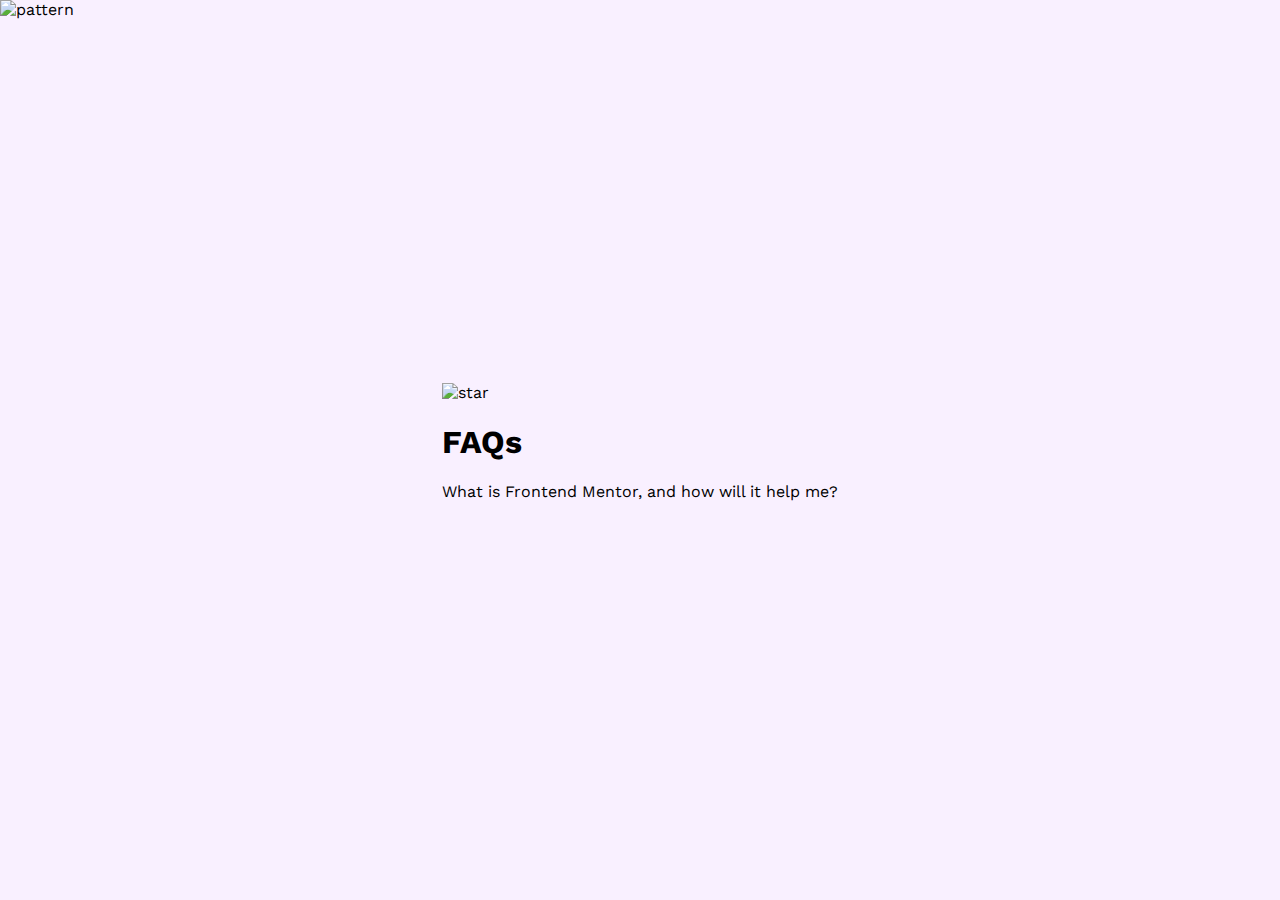
==== Faq-Accordion/index.html @ 53930ae6 "Faq Accordion" ====
<!DOCTYPE html>
<html lang="en">
<head>
    <meta charset="UTF-8">
    <meta name="viewport" content="width=device-width, initial-scale=1.0">
    <title>FAQ Accordion</title>
    <link rel="stylesheet" href="style.css">
    <link rel="icon" type="image/png" href="/Frontend-Mentor-JS-Projects/Faq-Accordion/images/favicon-32x32.png">
    <link rel="preconnect" href="https://fonts.googleapis.com">
    <link href="https://fonts.googleapis.com/css2?family=Work+Sans:ital,wght@0,100..900;1,100..900&display=swap" rel="stylesheet">
    <link rel="preconnect" href="https://fonts.gstatic.com" crossorigin>
</head>
<body>
    <img src="/Frontend-Mentor-JS-Projects/Faq-Accordion/images/background-pattern-desktop.svg" alt="pattern" class="background">
    <main>
        <div class="container">
            <div class="heading">
                <img src="/Frontend-Mentor-JS-Projects/Faq-Accordion/images/icon-star.svg" alt="star">
                <h1>FAQs</h1>
            </div>

            <div class="faqs-container">
                <p>What is Frontend Mentor, and how will it help me?</p>
            </div>
        </div>
    </main>

    <script src="script.js"></script>
</body>
</html>
---- Faq-Accordion/style.css ----
:root {
    --White: hsl(0, 0%, 100%);
    --Light-pink: hsl(275, 100%, 97%);
    --Grayish-purple: hsl(292, 16%, 49%);
    --Dar-purple: hsl(292, 42%, 14%);
}

* {
    box-sizing: border-box;
}

body {
    background-color: var(--Light-pink);
    font-family: "Work Sans", serif;
    display: flex;
    justify-content: center;
    align-items: center;
    height: 100vh;
    margin: 0;
    overflow: hidden;
}

.background {
    position: absolute;
    top: 0;
    width: 100%;
    z-index: -100;
}
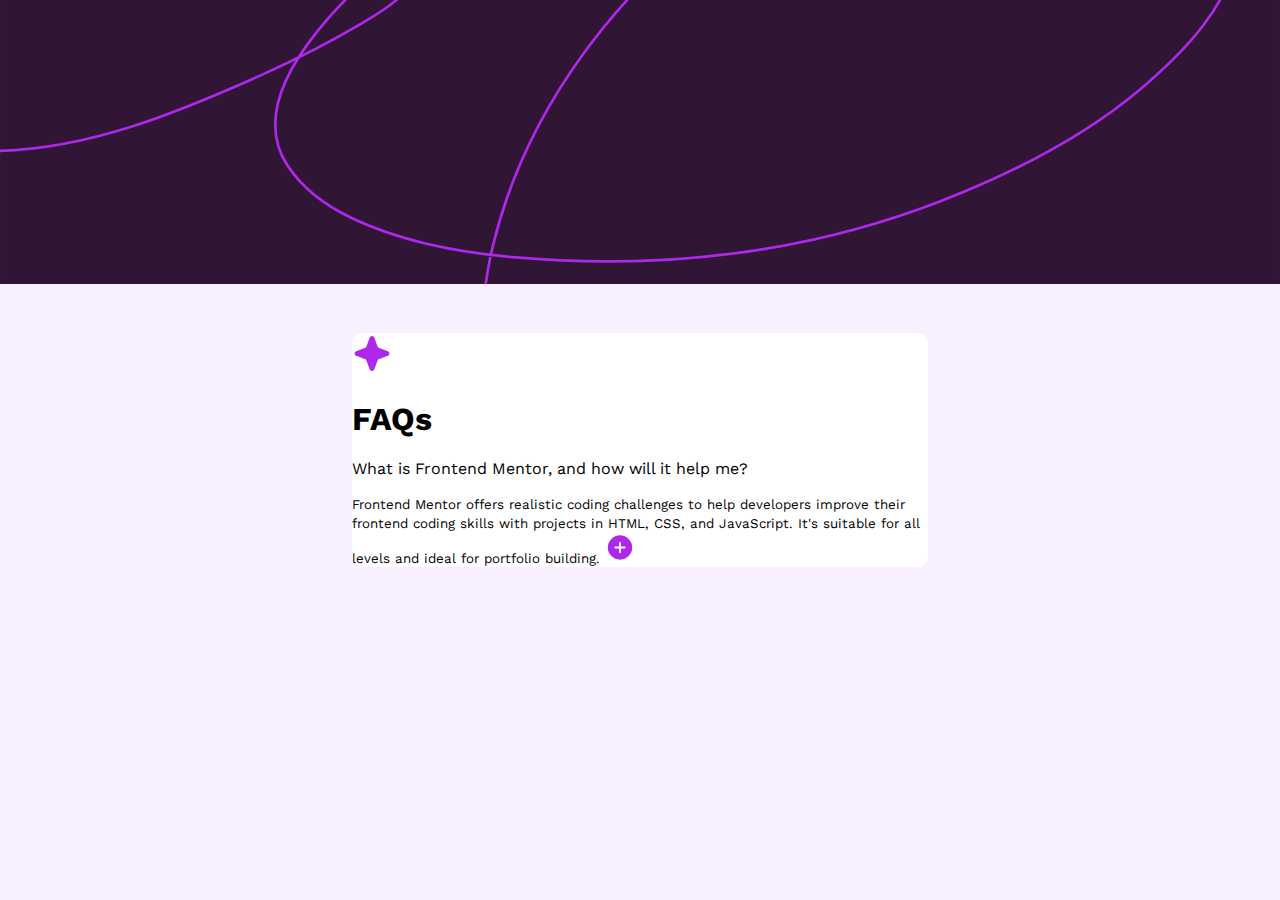
==== commit 0686abb3: "Faq Accordion" ====
--- a/Faq-Accordion/index.html
+++ b/Faq-Accordion/index.html
@@ -11,16 +11,23 @@
     <link rel="preconnect" href="https://fonts.gstatic.com" crossorigin>
 </head>
 <body>
-    <img src="/Frontend-Mentor-JS-Projects/Faq-Accordion/images/background-pattern-desktop.svg" alt="pattern" class="background">
+    <img src="/Faq-Accordion/images/background-pattern-desktop.svg" alt="pattern" class="background">
     <main>
         <div class="container">
-            <div class="heading">
-                <img src="/Frontend-Mentor-JS-Projects/Faq-Accordion/images/icon-star.svg" alt="star">
-                <h1>FAQs</h1>
-            </div>
+            
+            <div class="faqs-container">
+                <div class="heading">
+                    <img src="/Faq-Accordion/images/icon-star.svg" alt="star">
+                    <h1>FAQs</h1>
+                </div>
+                <p>What is Frontend Mentor, and how will it help me?</p>
 
-            <div class="faqs-container">
-                <p>What is Frontend Mentor, and how will it help me?</p>
+                <small>Frontend Mentor offers realistic coding challenges to help developers improve their 
+                    frontend coding skills with projects in HTML, CSS, and JavaScript. It's suitable for 
+                    all levels and ideal for portfolio building.
+                </small>
+
+                <img src="/Faq-Accordion/images/icon-plus.svg" alt="icon-plus">
             </div>
         </div>
     </main>
--- a/Faq-Accordion/style.css
+++ b/Faq-Accordion/style.css
@@ -27,5 +27,9 @@
     z-index: -100;
 }
 
+.faqs-container {
+    max-width: 36rem; 
+    background-color: var(--White);
+    border-radius: 0.7rem;   
+}
 
-
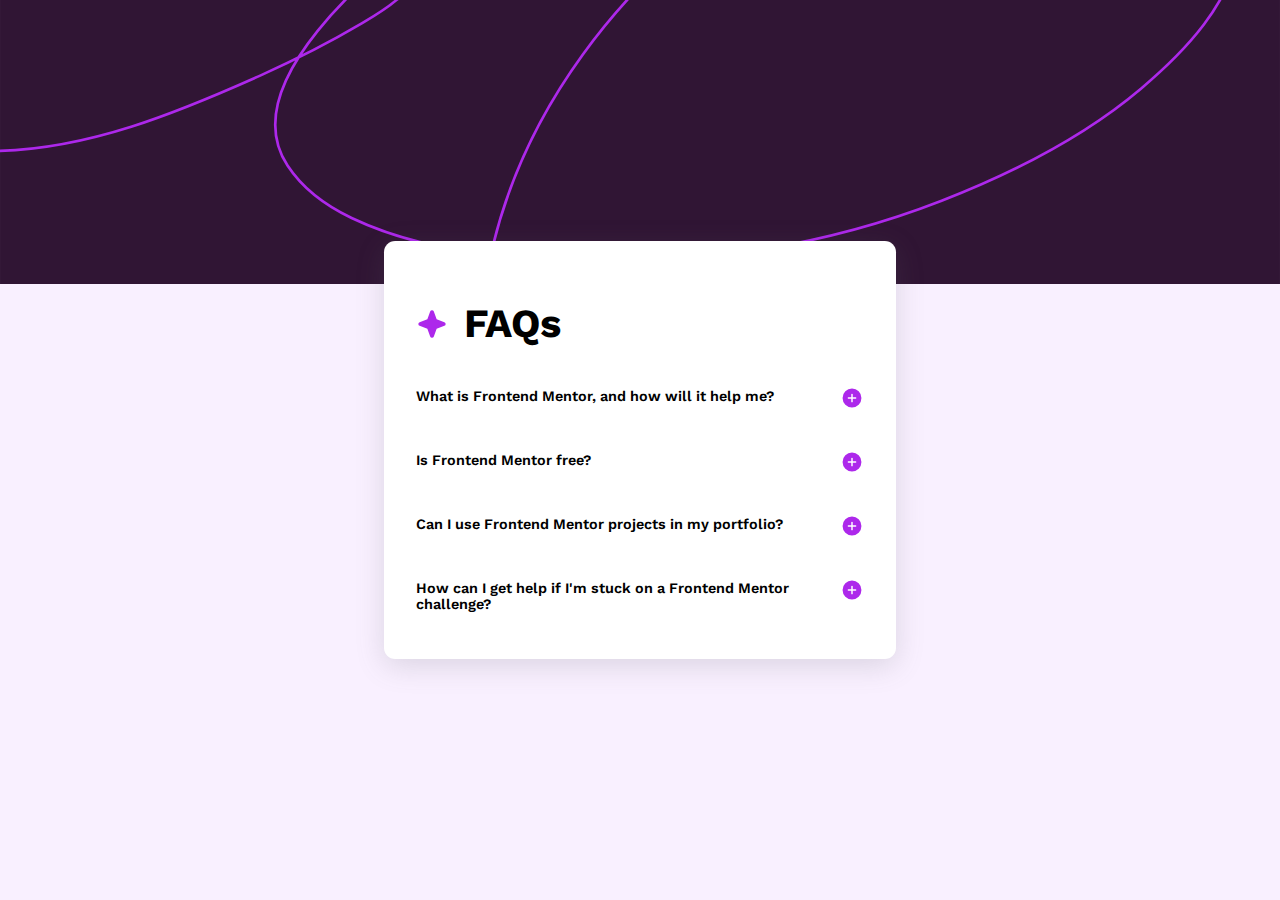
==== commit ce00a523: "Faq Accordion" ====
--- a/Faq-Accordion/index.html
+++ b/Faq-Accordion/index.html
@@ -13,21 +13,63 @@
 <body>
     <img src="/Faq-Accordion/images/background-pattern-desktop.svg" alt="pattern" class="background">
     <main>
-        <div class="container">
+        <div class="faqs-container">
+            <div class="heading">
+                <img src="/Faq-Accordion/images/icon-star.svg" alt="star" class="star">
+                <h1>FAQs</h1>
+            </div>
             
-            <div class="faqs-container">
-                <div class="heading">
-                    <img src="/Faq-Accordion/images/icon-star.svg" alt="star">
-                    <h1>FAQs</h1>
+            <div class="qs-container">
+                <div class="qs">
+                    <p>What is Frontend Mentor, and how will it help me?</p>
+                    <img src="/Faq-Accordion/images/icon-plus.svg" alt="icon-plus" class="plus">
+                    <img src="/Faq-Accordion/images/icon-minus.svg" alt="icon-minus" class="minus">
                 </div>
-                <p>What is Frontend Mentor, and how will it help me?</p>
 
-                <small>Frontend Mentor offers realistic coding challenges to help developers improve their 
+                <small>
+                    Frontend Mentor offers realistic coding challenges to help developers improve their 
                     frontend coding skills with projects in HTML, CSS, and JavaScript. It's suitable for 
                     all levels and ideal for portfolio building.
-                </small>
+                </small>    
+            </div>
 
-                <img src="/Faq-Accordion/images/icon-plus.svg" alt="icon-plus">
+            <div class="qs-container">
+                <div class="qs">
+                    <p> Is Frontend Mentor free?</p>
+                    <img src="/Faq-Accordion/images/icon-plus.svg" alt="icon-plus" class="plus">
+                    <img src="/Faq-Accordion/images/icon-minus.svg" alt="icon-minus" class="minus">
+                </div>
+
+                <small>
+                    Yes, Frontend Mentor offers both free and premium coding challenges, with the free 
+                    option providing access to a range of projects suitable for all skill levels.
+                </small>    
+            </div>
+
+            <div class="qs-container">
+                <div class="qs">
+                    <p>Can I use Frontend Mentor projects in my portfolio?</p>
+                    <img src="/Faq-Accordion/images/icon-plus.svg" alt="icon-plus" class="plus">
+                    <img src="/Faq-Accordion/images/icon-minus.svg" alt="icon-minus" class="minus">
+                </div>
+
+                <small>
+                    Yes, you can use projects completed on Frontend Mentor in your portfolio. It's an excellent
+                    way to showcase your skills to potential employers!
+                </small>    
+            </div>
+
+            <div class="qs-container">
+                <div class="qs">
+                    <p>How can I get help if I'm stuck on a Frontend Mentor challenge?</p>
+                    <img src="/Faq-Accordion/images/icon-plus.svg" alt="icon-plus" class="plus">
+                    <img src="/Faq-Accordion/images/icon-minus.svg" alt="icon-minus" class="minus">
+                </div>
+
+                <small>
+                    The best place to get help is inside Frontend Mentor's Discord community. There's a help 
+                    channel where you can ask questions and seek support from other community members.
+                </small>    
             </div>
         </div>
     </main>
--- a/Faq-Accordion/style.css
+++ b/Faq-Accordion/style.css
@@ -28,8 +28,75 @@
 }
 
 .faqs-container {
-    max-width: 36rem; 
+    max-width: 32rem; 
     background-color: var(--White);
-    border-radius: 0.7rem;   
+    border-radius: 0.7rem;
+    padding: 2rem; 
+    box-shadow: rgba(100, 100, 111, 0.2) 0px 7px 29px 0px;  
 }
 
+.star {
+    height: 2rem;
+    width: 2rem;
+}
+
+.heading {
+    display: flex;
+    align-items: center;
+    gap: 1rem;
+}
+
+.heading h1 {
+    font-size: 2.5rem;
+}
+
+.qs p {
+    font-weight: 600;
+    font-size: 0.9rem;
+}
+
+.qs-container {
+    position: relative;
+    min-width: 28rem;
+}
+
+.plus {
+    position: absolute;
+    top: -0.12rem;
+    right: 0;
+    height: 1.5rem;
+    width: 1.5rem;
+    cursor: pointer;
+}
+
+.minus {
+    position: absolute;
+    top: -0.12rem;
+    right: 0;
+    height: 1.5rem;
+    width: 1.5rem;
+    display: none;
+    cursor: pointer;
+}
+
+small {
+    color: var(--Grayish-purple); 
+    font-weight: 500;
+    display: none;
+}
+
+.show small {
+    display: block;
+}
+
+.show .minus {
+    display: block; 
+}
+
+.show .plus {
+    display: none;
+}
+
+.qs-container+.qs-container {
+    margin-top: 3rem;
+}